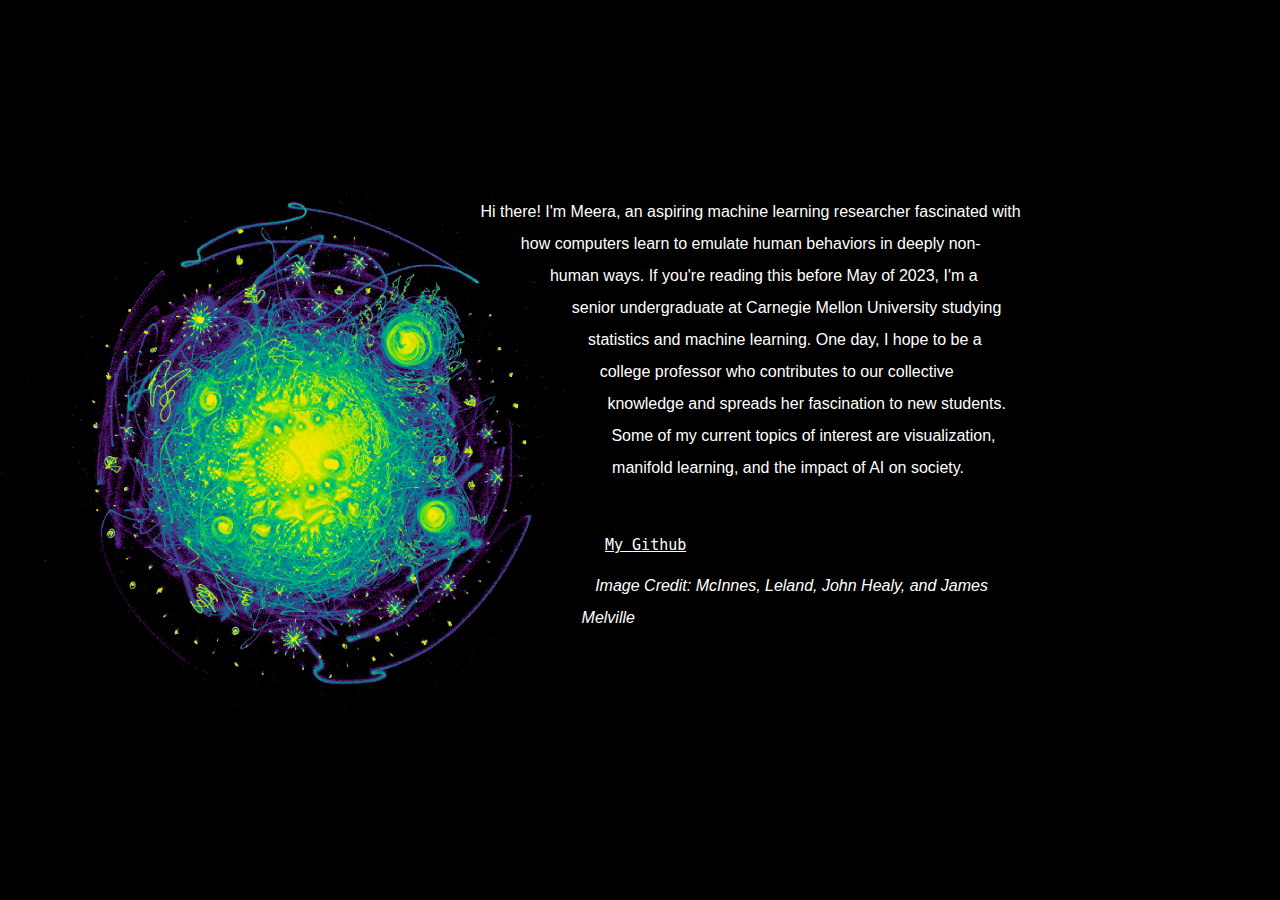
==== index.html @ a1614d04 "First basic version of my personal page ^_^" ====
<!DOCTYPE html>
<html lang="en" dir="ltr">
  <head>
    <meta charset="utf-8">
    <title>Meera Ray</title>

    <!-- Credit: https://favicon.io/favicon-converter/ -->
    <link rel="apple-touch-icon" sizes="180x180" href="/apple-touch-icon.png">
    <link rel="icon" type="image/png" sizes="32x32" href="/favicon-32x32.png">
    <link rel="icon" type="image/png" sizes="16x16" href="/favicon-16x16.png">
    <link rel="manifest" href="/site.webmanifest">

    <link rel="stylesheet" type="text/css" href="style.css">
  </head>
  <body>
    <img src="UMAP.png">
    <p> 
    Hi there! I'm Meera, an aspiring machine learning researcher fascinated with how computers learn to emulate human
    behaviors in deeply non-human ways.
    If you're reading this before May of 2023, I'm a senior undergraduate at Carnegie Mellon University studying statistics
    and machine learning.
    One day, I hope to be a college professor who contributes to our collective knowledge and spreads her fascination to new
    students. Some of my current topics of interest
    are visualization, manifold learning, and the impact of AI on society.
    </p>
    <br>
    <br>
    <a href="http://github.com/meeraray">My Github</a>
    <br>
    <p><i>Image Credit: McInnes, Leland, John Healy, and James Melville </i></p>
  </body>
</html>
---- style.css ----
body {
  margin: 0;
  background-color: black;
  color: white;
  width: 80%;
  padding-top: 20vh;
  height: 80vh;
  overflow-y: clip;
} 
img {
  float: left;
  width: 50vw;
  shape-outside: circle();
}
p {
  font-family: 'Segoe UI', Tahoma, Geneva, Verdana, sans-serif;
  line-height: 2;
}

a {
  /* text-decoration: none; */
  font-family: monospace;
  font-size: 15px;
  color: white;
  text-decoration: underline;
}
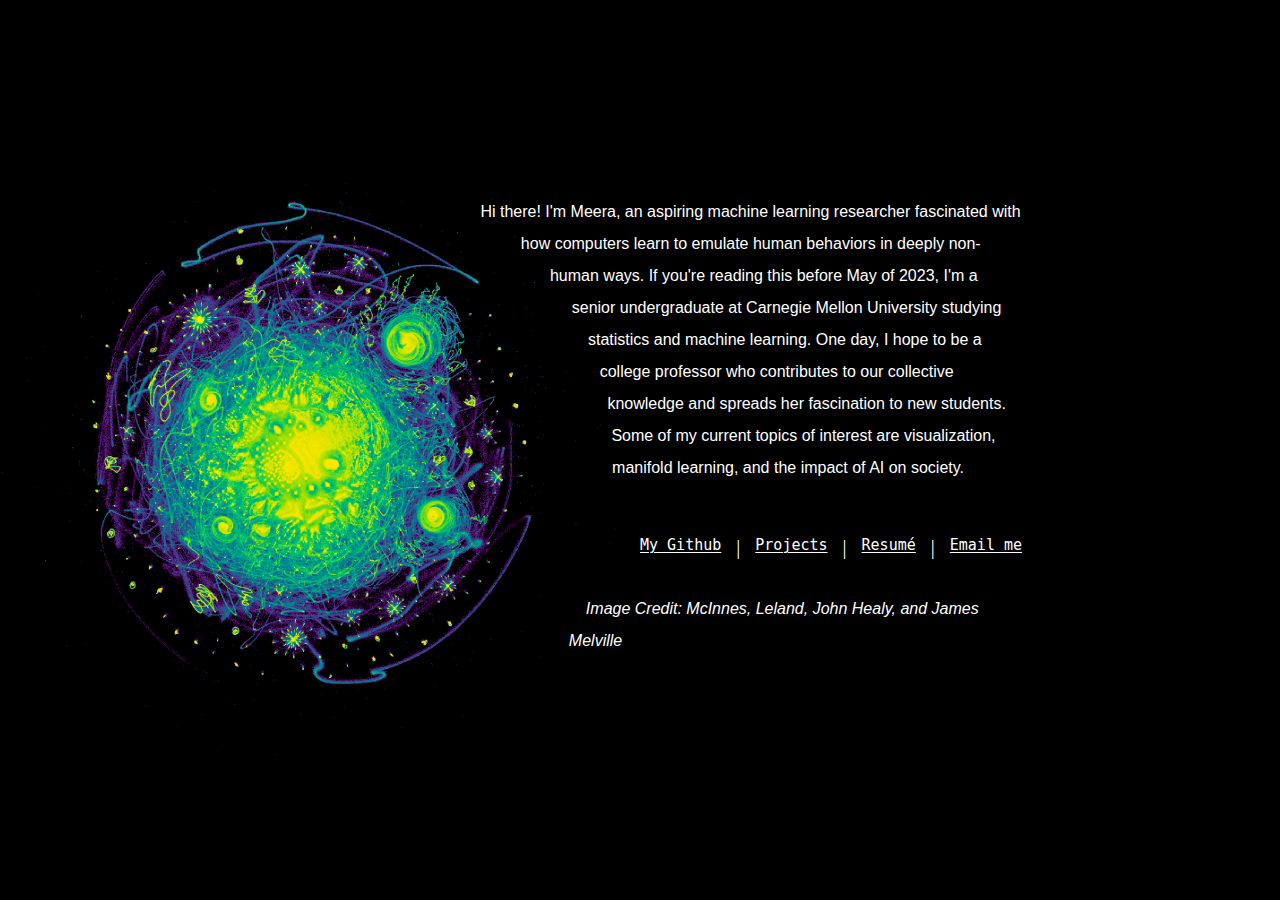
==== commit 1c488a81: "finished first version, with working links and resume" ====
--- a/index.html
+++ b/index.html
@@ -2,6 +2,7 @@
 <html lang="en" dir="ltr">
   <head>
     <meta charset="utf-8">
+    <meta name="viewport" content="width=device-width, initial-scale=1">
     <title>Meera Ray</title>
 
     <!-- Credit: https://favicon.io/favicon-converter/ -->
@@ -13,7 +14,7 @@
     <link rel="stylesheet" type="text/css" href="style.css">
   </head>
   <body>
-    <img src="UMAP.png">
+    <img src="UMAP.png" alt="">
     <p> 
     Hi there! I'm Meera, an aspiring machine learning researcher fascinated with how computers learn to emulate human
     behaviors in deeply non-human ways.
@@ -25,7 +26,15 @@
     </p>
     <br>
     <br>
-    <a href="http://github.com/meeraray">My Github</a>
+    <div class="links">
+      <a href="http://github.com/meeraray">My Github</a>
+      <span>|</span>
+      <a href="README.md">Projects</a>
+      <span>|</span>
+      <a href="Meera_Ray_Resume.pdf">Resumé</a>
+      <span>|</span>
+      <a href="mailto:meeraray19@gmail.com">Email me</a>
+    </div>
     <br>
     <p><i>Image Credit: McInnes, Leland, John Healy, and James Melville </i></p>
   </body>
--- a/style.css
+++ b/style.css
@@ -5,11 +5,23 @@
   width: 80%;
   padding-top: 20vh;
   height: 80vh;
-  overflow-y: clip;
+  /* overflow-y: clip; */
+  font-size: 16px;
 } 
+
+/* Adjust margins for smaller screens */
+@media screen and (max-width: 1050px) {
+  body {
+    width: 90%;
+    padding-top: 10vh;
+    padding-left: 5vw;
+  }
+}
+
 img {
   float: left;
   width: 50vw;
+  max-height: 80vh;
   shape-outside: circle();
 }
 p {
@@ -23,4 +35,18 @@
   font-size: 15px;
   color: white;
   text-decoration: underline;
-}+  text-decoration-thickness: 1px;
+  text-underline-offset: 2px;
+}
+a:hover {
+  color: #b7e200;
+}
+
+.links {
+  display: flex;
+  gap: 15px;
+}
+.links span {
+  font-size: 1.25em;
+  user-select: none;
+}
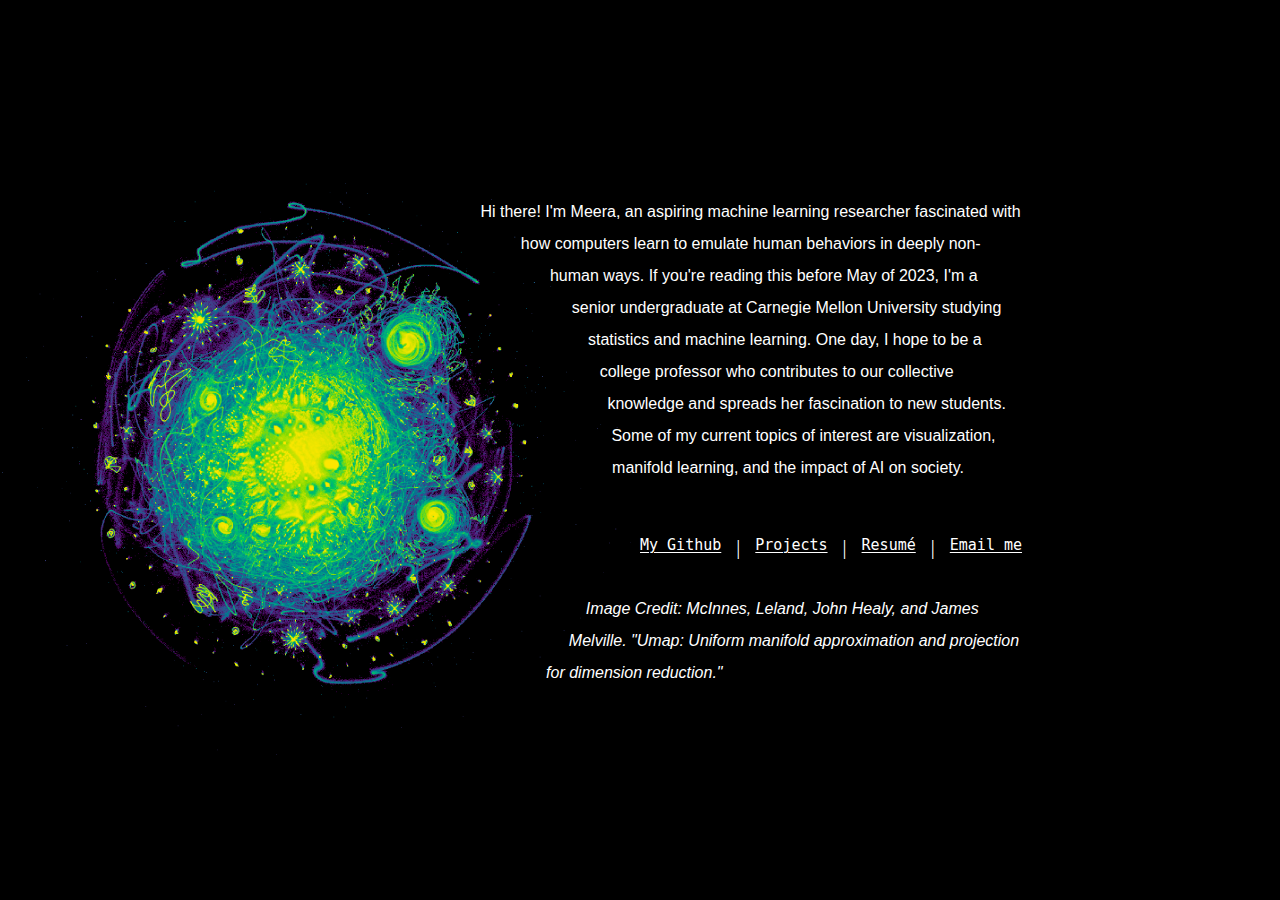
==== commit d8317a8b: "fixed project link for V1" ====
--- a/index.html
+++ b/index.html
@@ -29,13 +29,15 @@
     <div class="links">
       <a href="http://github.com/meeraray">My Github</a>
       <span>|</span>
-      <a href="README.md">Projects</a>
+      <a href="https://github.com/meeraray/meeraray.github.io">Projects</a>
       <span>|</span>
       <a href="Meera_Ray_Resume.pdf">Resumé</a>
       <span>|</span>
       <a href="mailto:meeraray19@gmail.com">Email me</a>
     </div>
     <br>
-    <p><i>Image Credit: McInnes, Leland, John Healy, and James Melville </i></p>
+    <p><i>Image Credit: McInnes, Leland, John Healy, and James Melville. "Umap: Uniform manifold approximation and
+        projection for dimension
+        reduction." </i></p>
   </body>
 </html>
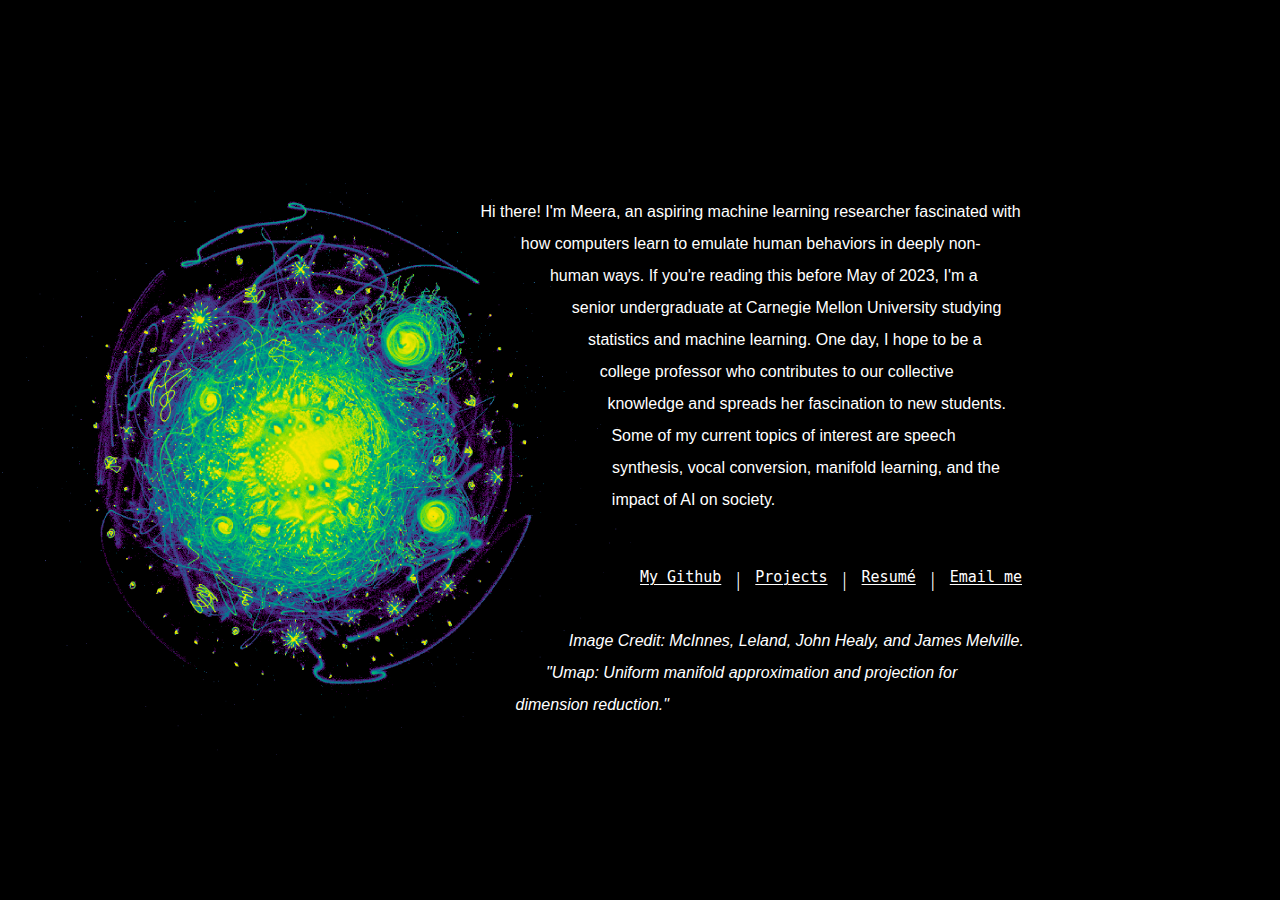
==== commit dc0eefe6: "set up project page and added a couple projects" ====
--- a/index.html
+++ b/index.html
@@ -13,31 +13,32 @@
 
     <link rel="stylesheet" type="text/css" href="style.css">
   </head>
-  <body>
-    <img src="UMAP.png" alt="">
-    <p> 
-    Hi there! I'm Meera, an aspiring machine learning researcher fascinated with how computers learn to emulate human
-    behaviors in deeply non-human ways.
-    If you're reading this before May of 2023, I'm a senior undergraduate at Carnegie Mellon University studying statistics
-    and machine learning.
-    One day, I hope to be a college professor who contributes to our collective knowledge and spreads her fascination to new
-    students. Some of my current topics of interest
-    are visualization, manifold learning, and the impact of AI on society.
-    </p>
+  <body id="index">
+    <img src="UMAP.png" alt="UMAP Visualization of prime divisibility for 30
+    million integers - it looks kind of like a tissue slide or Webb telescope
+    image">
+    <p> Hi there! I'm Meera, an aspiring machine learning researcher fascinated
+    with how computers learn to emulate human behaviors in deeply non-human
+    ways. If you're reading this before May of 2023, I'm a senior undergraduate
+    at Carnegie Mellon University studying statistics and machine learning. One
+    day, I hope to be a college professor who contributes to our collective
+    knowledge and spreads her fascination to new students. Some of my current
+    topics of interest are speech synthesis, vocal conversion, manifold learning, and the impact of
+    AI on society. </p>
     <br>
     <br>
     <div class="links">
       <a href="http://github.com/meeraray">My Github</a>
       <span>|</span>
-      <a href="https://github.com/meeraray/meeraray.github.io">Projects</a>
+      <a href="projects.html">Projects</a>
       <span>|</span>
       <a href="Meera_Ray_Resume.pdf">Resumé</a>
       <span>|</span>
       <a href="mailto:meeraray19@gmail.com">Email me</a>
     </div>
     <br>
-    <p><i>Image Credit: McInnes, Leland, John Healy, and James Melville. "Umap: Uniform manifold approximation and
-        projection for dimension
-        reduction." </i></p>
+    <p><i>Image Credit: McInnes, Leland, John Healy, and James Melville. "Umap:
+    Uniform manifold approximation and projection for dimension
+    reduction."</i></p>
   </body>
 </html>
--- a/style.css
+++ b/style.css
@@ -1,17 +1,22 @@
+#index {
+  padding-top: 20vh;
+  height: 80vh;
+  padding-left: 0vw;
+}
 body {
   margin: 0;
   background-color: black;
   color: white;
   width: 80%;
-  padding-top: 20vh;
-  height: 80vh;
+  padding-top: 10vh;
   /* overflow-y: clip; */
   font-size: 16px;
+  padding-left: 10vw;
 } 
 
 /* Adjust margins for smaller screens */
 @media screen and (max-width: 1050px) {
-  body {
+  #index {
     width: 90%;
     padding-top: 10vh;
     padding-left: 5vw;
@@ -46,7 +51,12 @@
   display: flex;
   gap: 15px;
 }
+
 .links span {
   font-size: 1.25em;
   user-select: none;
 }
+
+h1 {
+  font-family: monospace;
+}
